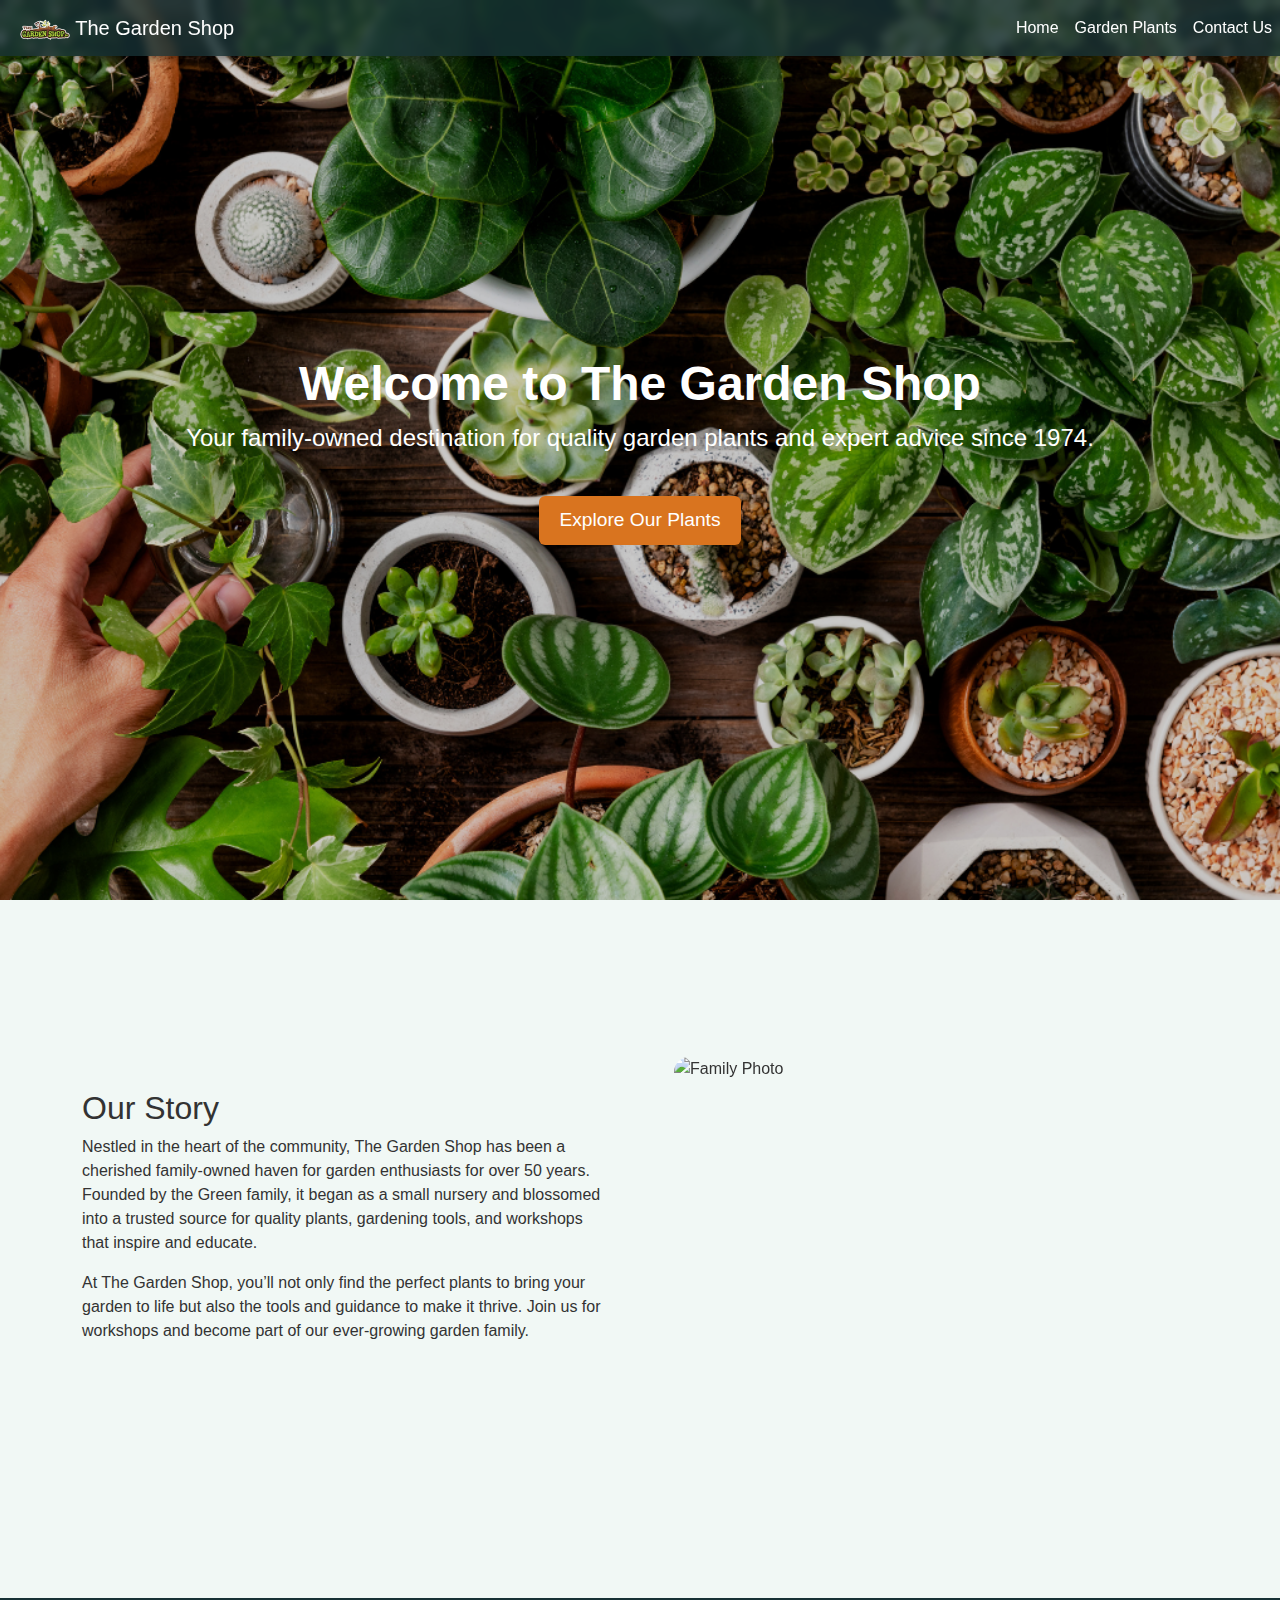
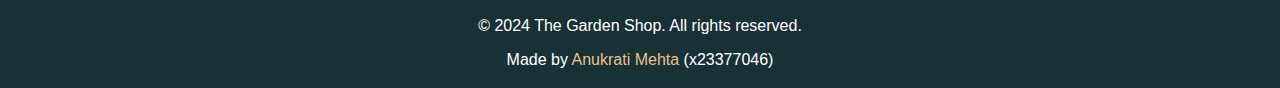
==== index.html @ 65b7b504 "Initial Commit" ====
<!DOCTYPE html>
<html lang="en">

<head>
    <meta charset="UTF-8">
    <meta name="viewport" content="width=device-width, initial-scale=1.0">
    <title>The Garden Shop | Home</title>

    <!-- Bootstrap CSS -->
    <link href="https://cdn.jsdelivr.net/npm/bootstrap@5.3.3/dist/css/bootstrap.min.css" rel="stylesheet"
        integrity="sha384-QWTKZyjpPEjISv5WaRU9OFeRpok6YctnYmDr5pNlyT2bRjXh0JMhjY6hW+ALEwIH" crossorigin="anonymous">

    <!-- Custom Stylesheet -->
    <link rel="stylesheet" href="styles.css">

    <!-- Favicon and App Icons -->
    <link rel="apple-touch-icon" sizes="180x180" href="assets/apple-touch-icon.png">
    <link rel="icon" type="image/png" sizes="32x32" href="assets/favicon-32x32.png">
    <link rel="icon" type="image/png" sizes="16x16" href="assets/favicon-16x16.png">
    <link rel="manifest" href="assets/site.webmanifest">

    <!-- FontAwesome -->
    <script src="https://kit.fontawesome.com/8c12eb1f03.js" crossorigin="anonymous"></script>
</head>

<body>
    <!-- Navbar Section -->
    <nav class="navbar navbar-expand-lg fixed-top navbar-dark">
        <a class="navbar-brand" href="index.html">
            <img src="assets/logo.png" alt="The Garden Shop Logo" width="50">
            The Garden Shop
        </a>
        <!-- Navbar Toggler for mobile -->
        <button class="navbar-toggler" type="button" data-bs-toggle="collapse" data-bs-target="#navbarNav"
            aria-controls="navbarNav" aria-expanded="false" aria-label="Toggle navigation">
            <i class="fa-solid fa-bars"></i>
        </button>

        <!-- Navbar Links -->
        <div class="collapse navbar-collapse" id="navbarNav">
            <ul class="navbar-nav ms-auto">
                <li class="nav-item"><a class="nav-link" href="index.html">Home</a></li>
                <li class="nav-item"><a class="nav-link" href="garden-plants.html">Garden Plants</a></li>
                <li class="nav-item"><a class="nav-link" href="contact.html">Contact Us</a></li>
            </ul>
        </div>
    </nav>

    <!-- Parallax Hero Section -->
    <header class="hero">
        <!-- Background Image for Parallax Effect -->
        <div class="hero-background"></div>
        <div class="hero-content text-center">
            <h1>Welcome to The Garden Shop</h1>
            <p>Your family-owned destination for quality garden plants and expert advice since 1974.</p>
            <!-- Call to Action Button -->
            <a href="garden-plants.html" class="btn btn-primary mt-3 btn-effect">Explore Our Plants</a>
        </div>
    </header>

    <!-- Family History Section -->
    <section class="container our-story">
        <div class="story-content">
            <h2>Our Story</h2>
            <p>
                Nestled in the heart of the community, The Garden Shop has been a cherished family-owned haven for garden enthusiasts for over 50 years. 
                Founded by the Green family, it began as a small nursery and blossomed into a trusted source for quality plants, gardening tools, 
                and workshops that inspire and educate.
            </p>
            <p>
                At The Garden Shop, you’ll not only find the perfect plants to bring your garden to life but also the tools and guidance 
                to make it thrive. Join us for workshops and become part of our ever-growing garden family.
            </p>
        </div>

        <div class="story-photo">
            <!-- Flip Animation for Family Photo -->
            <div class="flip-container">
                <div class="flipper">
                    <img src="assets/Home/family-photo.jpg" alt="Family Photo" class="img-fluid front">
                    <img src="assets/Home/family-photo-2.jpg" alt="Family Photo 2" class="img-fluid back">
                </div>
            </div>
        </div>
    </section>

    <!-- Footer Section -->
    <footer class="text-center py-3">
        <p>&copy; 2024 The Garden Shop. All rights reserved.</p>
        <p class="footer-signature">
            Made by 
            <a href="https://github.com/AnukratiMehta/hear-hear" target="_blank" class="text-decoration-none" style="color: #ecbe93;">
                Anukrati Mehta
            </a> 
            (x23377046)
        </p>
    </footer>

    <!-- JavaScript Libraries -->
    <script src="https://code.jquery.com/jquery-3.5.1.min.js"></script>
    <script src="https://cdn.jsdelivr.net/npm/bootstrap@5.3.3/dist/js/bootstrap.bundle.min.js"
        integrity="sha384-YvpcrYf0tY3lHB60NNkmXc5s9fDVZLESaAA55NDzOxhy9GkcIdslK1eN7N6jIeHz" crossorigin="anonymous"></script>
</body>

</html>
---- styles.css ----
/* General Styling */
body {
    font-family: 'Segoe UI', Tahoma, Geneva, Verdana, sans-serif;
    color: #333;
    min-width: 100vw;
    overflow-x: hidden;
    background-color: #f1f8f5;
}

/* Navbar */
.navbar {
    background: rgba(23, 49, 53, 0.8);
    backdrop-filter: blur(5px);
    box-shadow: 0px 4px 6px rgba(0, 0, 0, 0.3);
}

.navbar-nav {
    flex-direction: row;
}

.navbar-brand,
.navbar-nav .nav-link {
    color: #fff !important;
    padding-left: 20px;
    padding-right: 20px;
}

.navbar-brand:hover,
.navbar-nav .nav-link:hover {
    color: #e0862b !important;
    transform: scale(1.05);
    transition: transform 0.2s ease-in-out;
}

/* Mobile navbar styling */

.navbar-toggler {
    margin-right: 1rem;
}

/* Parallax Hero Section Styling */
.hero {
    position: relative;
    height: 100vh;
    display: flex;
    align-items: center;
    justify-content: center;
    color: #fff;
    text-align: center;
    overflow: hidden;
}

.hero-background {
    background-image: url('assets/Home/Banner-image-20.png');
    background-size: cover;
    background-position: center;
    background-attachment: fixed;
    /* Parallax effect */
    position: absolute;
    top: 0;
    left: 0;
    width: 100%;
    height: 100%;
    z-index: 1;
}

.hero-content {
    position: relative;
    z-index: 3;
}

.hero h1 {
    font-size: 3rem;
    font-weight: bold;
    margin-bottom: 0.5rem;
}

.hero p {
    font-size: 1.5rem;
    margin-bottom: 1.5rem;
}

/* Hero btn styling */

.hero .btn-primary {
    background-color: #d9741f;
    border: none;
    color: #fff;
    padding: 10px 20px;
    font-size: 1.2rem;
}

.hero .btn-primary:hover {
    background-color: #f67a15 !important;
    transform: scale(1.1);
    transition: transform 0.2s ease-in-out;
}

.btn-effect {
    position: relative;
    overflow: hidden;
    transition: all 0.2s linear;
}

.btn-effect::before {
    content: "\f054";
    font-family: 'Font Awesome 5 Free';
    font-weight: 900;
    display: flex;
    align-items: center;
    justify-content: center;
    position: absolute;
    top: 0;
    left: 0;
    height: 100%;
    width: 30px;
    background-color: rgba(0, 0, 0, 0.3);
    border-radius: 0 50% 50% 0;
    transform: scale(0, 1);
    transform-origin: left center;
    transition: all 0.2s linear;
}

.btn-effect:hover {
    text-indent: 30px;
}

.btn-effect:hover::before {
    transform: scale(1, 1);
    text-indent: 0;
}

/* Our Story Section Styling */
.our-story {
    display: flex;
    align-items: center;
    justify-content: space-between;
    gap: 20px;
    min-height: 72vh;
    flex-direction: row;
    text-align: left;
}

.story-content {
    width: 50%;
    padding-right: 20px;
}

.story-photo {
    width: 50%;
    display: flex;
    justify-content: center;
    align-items: center;
}

/* Flip Effect */
.flip-container {
    perspective: 1000px;
    width: 100%;
    max-width: 500px;
    height: auto;
}

.flipper {
    position: relative;
    transition: transform 0.6s;
    transform-style: preserve-3d;
    width: 100%;
    padding-top: 66.66%;
}

.flip-container:hover .flipper {
    transform: rotateY(180deg);
}

.front,
.back {
    position: absolute;
    width: 100%;
    height: 100%;
    top: 0;
    left: 0;
    backface-visibility: hidden;
    border-radius: 15px;
}

.back {
    transform: rotateY(180deg);
}

/* Footer Styling */

footer {
    background-color: #173135;
    color: white;
    padding-top: 10px;
    padding-left: 20px;
    padding-right: 20px;
    text-align: center;
    margin-top: 50px;
}

footer p {
    margin: 0;
}

.footer-signature {
    padding-top: 10px;
}


/* Garden Plants */

/* Bootstrap Carousel */

.carousel-container {
    width: 100%;
}

.carousel-item img {
    width: 100vw;
    height: 100vh;
    object-fit: cover;
}

.carousel-caption {
    position: absolute;
    top: 50%;
    left: 50%;
    transform: translate(-50%, -20%);
    font-size: 2rem;
    text-align: center;
    color: #fff;
}

/* Bootstrap Cards */

.card {
    border-radius: 10px;
    overflow: hidden;
    transition: transform 0.3s ease, box-shadow 0.3s ease;
    margin: 3rem;
}

.card:hover {
    transform: scale(1.05);
    box-shadow: 0 10px 15px rgba(0, 0, 0, 0.2);
}

.card-img-top {
    height: 350px;
    object-fit: cover;
}

/* Accordion Styling */

.accordion-button {
    background-color: #ecbe93;
    color: #000;
}

.accordion-button:not(.collapsed) {
    background-color: #dba672;
    color: #fff;
}

.accordion-body {
    background-color: #f1f8f5;
    color: #333;
}

.accordion-products {
    background-color: #f1f8f5;
}


/* Contact Page */
.contact-us {
    min-height: 80vh;
    margin-top: 20px;
    padding: 4rem;
    display: flex;
    align-items: center;
}

/* Contact Form */

.contact-form-section {
    width: 50%;
}

.form-group {
    margin-top: 15px;
    margin-bottom: 15px;
}

label {
    margin-bottom: 5px;
}

button[type="submit"] {
    background-color: #e0862b !important;
    color: white !important;
    font-weight: bold !important;
    border: none !important;
    padding: 10px 20px !important;
    border-radius: 5px !important;
    transition: background-color 0.2s ease !important;
}

button[type="submit"]:hover {
    background-color: #d47520 !important;
}

/* Membership Form */

.membership-radio-section {
    margin-bottom: 1rem;
}

.membership-radio-btn {
    margin-right: 5rem;
}

.membership-form-section {
    width: 50%;
    display: grid;
    flex-direction: column;
    flex-wrap: wrap;
    align-content: center;
    justify-content: space;
    height: 100%;
}

.membership-form-section h2 {
    padding-bottom: 20px;
    justify-self: center;
}

.membership-img {
    width: 300px;
    display: block;
    margin: 0 auto;
    transition: transform 0.3s ease-in-out;
    justify-self: center;
}

.membership-img:hover {
    animation: grow-plant 4000ms;
    animation-iteration-count: infinite;
    animation-timing-function: ease-in-out;

}

@keyframes grow-plant {
    from {
        transform: translateY(0px);
    }

    to {
        transform: translateY(-40px);
    }
}

.membership-text {
    padding-top: 10px;
    font-size: large;
    justify-self: center;

}

/* Mentors Section */

.mentors-section {
    padding: 5rem;
}

.mentors-section h2 {
    margin-bottom: 2rem;
}

.mentor-card {
    border-top-left-radius: 100px;
    border-bottom-right-radius: 100px;

}

.mentor-img {
    max-height: 300px;
    object-fit: cover;
}


/* Media Queries */

@media (max-width: 768px) {

    /* General */

    footer {
        margin-top: 0;
    }

    /* Garden Plants */

    .carousel-caption h5 {
        font-size: 3rem;
    }

    .carousel-caption p {
        font-size: 1.5rem;
    }

    .card {
        margin: 1rem;
    }

    .card-img-top {
        height: 250px;
    }

    /* Contact Us */

    .contact-us {
        padding: 3rem;
        flex-direction: column;
        width: 100%;
    }

    .mentors-card {
        margin: .5rem;
    }

    .most-ordered-body {
        padding: 0.5rem;
    }

    .contact-form-section {
        margin-bottom: 5rem;
        width: 100%;

    } 
    
    .membership-form-section {
        margin-top: 2rem;
        width: 100%;
}


@media (max-width: 425px) {

    /* Home */

    .hero h1 {
        font-size: 1.5rem;
    }

    .hero p {
        font-size: 1.2rem;
    }

    .hero-content {
        padding: 2rem;
    }

    .our-story {
        flex-direction: column;
        text-align: center;
    }

    .story-content {
        width: 100%;
        padding: 2rem;

    }

    .story-content p {
        text-align: justify;
    }

    .story-photo {
        width: 100%;
        padding-left: 2rem;
        padding-right: 2rem;
        padding-bottom: 2rem;
        padding-top: 0;
    }

    /* Garden Plants */

    .card {
        margin: 3rem;
    }

    /* Contact Us */

    .mentors-section {
        padding: 2rem;
        text-align: center;
    }

}}
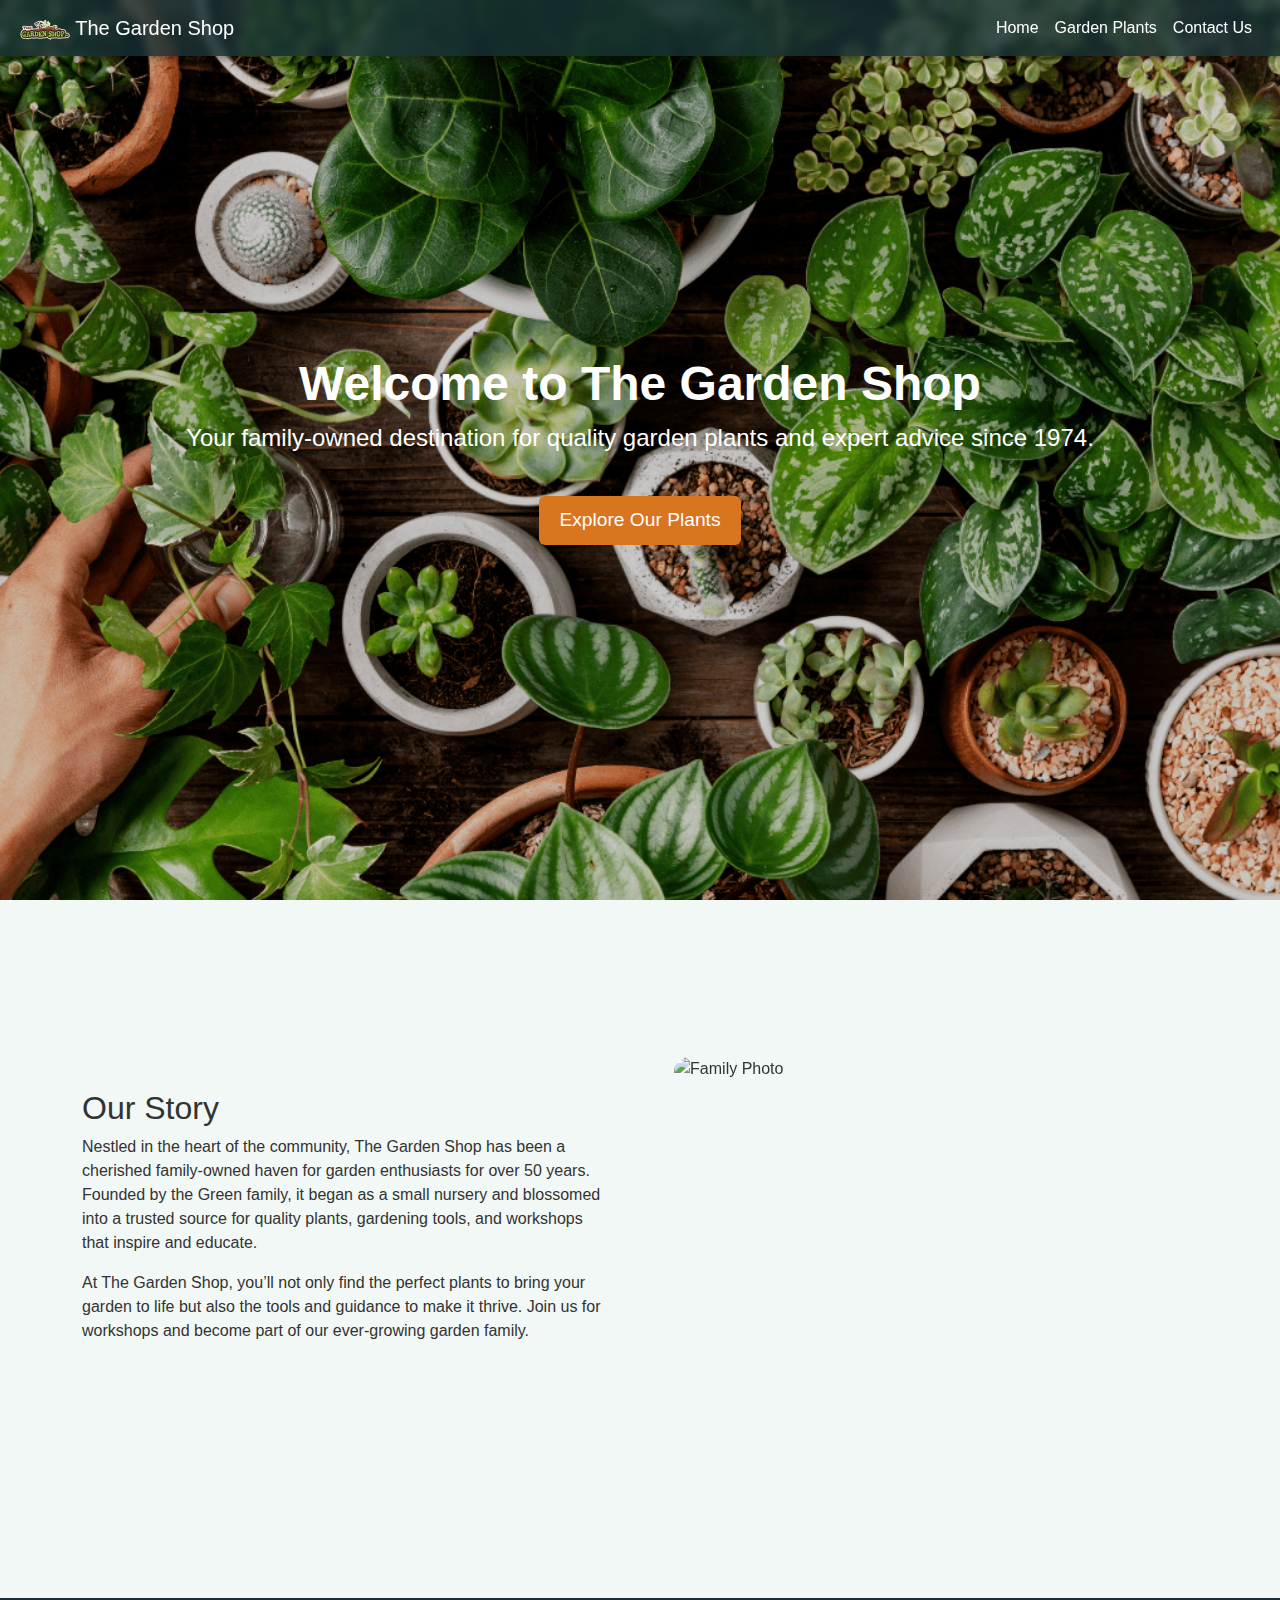
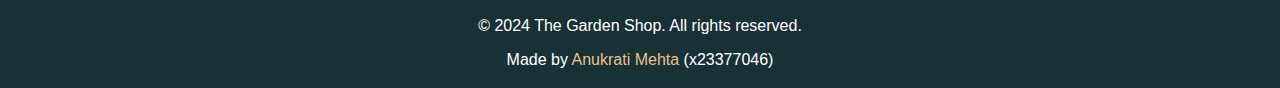
==== commit 164652f8: "Fix Favicon path" ====
--- a/index.html
+++ b/index.html
@@ -14,10 +14,10 @@
     <link rel="stylesheet" href="styles.css">
 
     <!-- Favicon and App Icons -->
-    <link rel="apple-touch-icon" sizes="180x180" href="assets/apple-touch-icon.png">
-    <link rel="icon" type="image/png" sizes="32x32" href="assets/favicon-32x32.png">
-    <link rel="icon" type="image/png" sizes="16x16" href="assets/favicon-16x16.png">
-    <link rel="manifest" href="assets/site.webmanifest">
+    <link rel="apple-touch-icon" sizes="180x180" href="assets/Favicon/apple-touch-icon.png">
+    <link rel="icon" type="image/png" sizes="32x32" href="assets/Favicon/favicon-32x32.png">
+    <link rel="icon" type="image/png" sizes="16x16" href="assets/Favicon/favicon-16x16.png">
+    <link rel="manifest" href="assets/Favicon/site.webmanifest">
 
     <!-- FontAwesome -->
     <script src="https://kit.fontawesome.com/8c12eb1f03.js" crossorigin="anonymous"></script>
--- a/styles.css
+++ b/styles.css
@@ -12,6 +12,8 @@
     background: rgba(23, 49, 53, 0.8);
     backdrop-filter: blur(5px);
     box-shadow: 0px 4px 6px rgba(0, 0, 0, 0.3);
+    padding-left: 20px;
+    padding-right: 20px;
 }
 
 .navbar-nav {
@@ -21,8 +23,6 @@
 .navbar-brand,
 .navbar-nav .nav-link {
     color: #fff !important;
-    padding-left: 20px;
-    padding-right: 20px;
 }
 
 .navbar-brand:hover,
@@ -32,11 +32,7 @@
     transition: transform 0.2s ease-in-out;
 }
 
-/* Mobile navbar styling */
-
-.navbar-toggler {
-    margin-right: 1rem;
-}
+
 
 /* Parallax Hero Section Styling */
 .hero {
@@ -328,7 +324,7 @@
     flex-direction: column;
     flex-wrap: wrap;
     align-content: center;
-    justify-content: space;
+    justify-content: center;
     height: 100%;
 }
 
@@ -336,6 +332,8 @@
     padding-bottom: 20px;
     justify-self: center;
 }
+
+
 
 .membership-img {
     width: 300px;
@@ -393,9 +391,13 @@
 
 /* Media Queries */
 
-@media (max-width: 768px) {
+@media (max-width: 988px) {
 
     /* General */
+
+    .nav-link {
+        padding: 10px;
+    }
 
     footer {
         margin-top: 0;
@@ -417,6 +419,10 @@
 
     .card-img-top {
         height: 250px;
+    }
+
+    .most-ordered-body {
+        padding: 0.5rem;
     }
 
     /* Contact Us */
@@ -431,9 +437,6 @@
         margin: .5rem;
     }
 
-    .most-ordered-body {
-        padding: 0.5rem;
-    }
 
     .contact-form-section {
         margin-bottom: 5rem;
@@ -445,9 +448,9 @@
         margin-top: 2rem;
         width: 100%;
 }
-
-
-@media (max-width: 425px) {
+}
+
+@media (max-width: 768px) {
 
     /* Home */
 
@@ -499,4 +502,25 @@
         text-align: center;
     }
 
-}}+}
+
+@media (max-width: 768px) {
+
+    /* Contact Us */
+    .card-img-top {
+        height: 500px;
+    }
+
+    .mentor-img {
+        max-height: fit-content;
+    }
+}
+
+@media (max-width: 375px) {
+
+    /* Contact Us */
+    .card {
+        margin: 1rem;
+    }
+}
+
